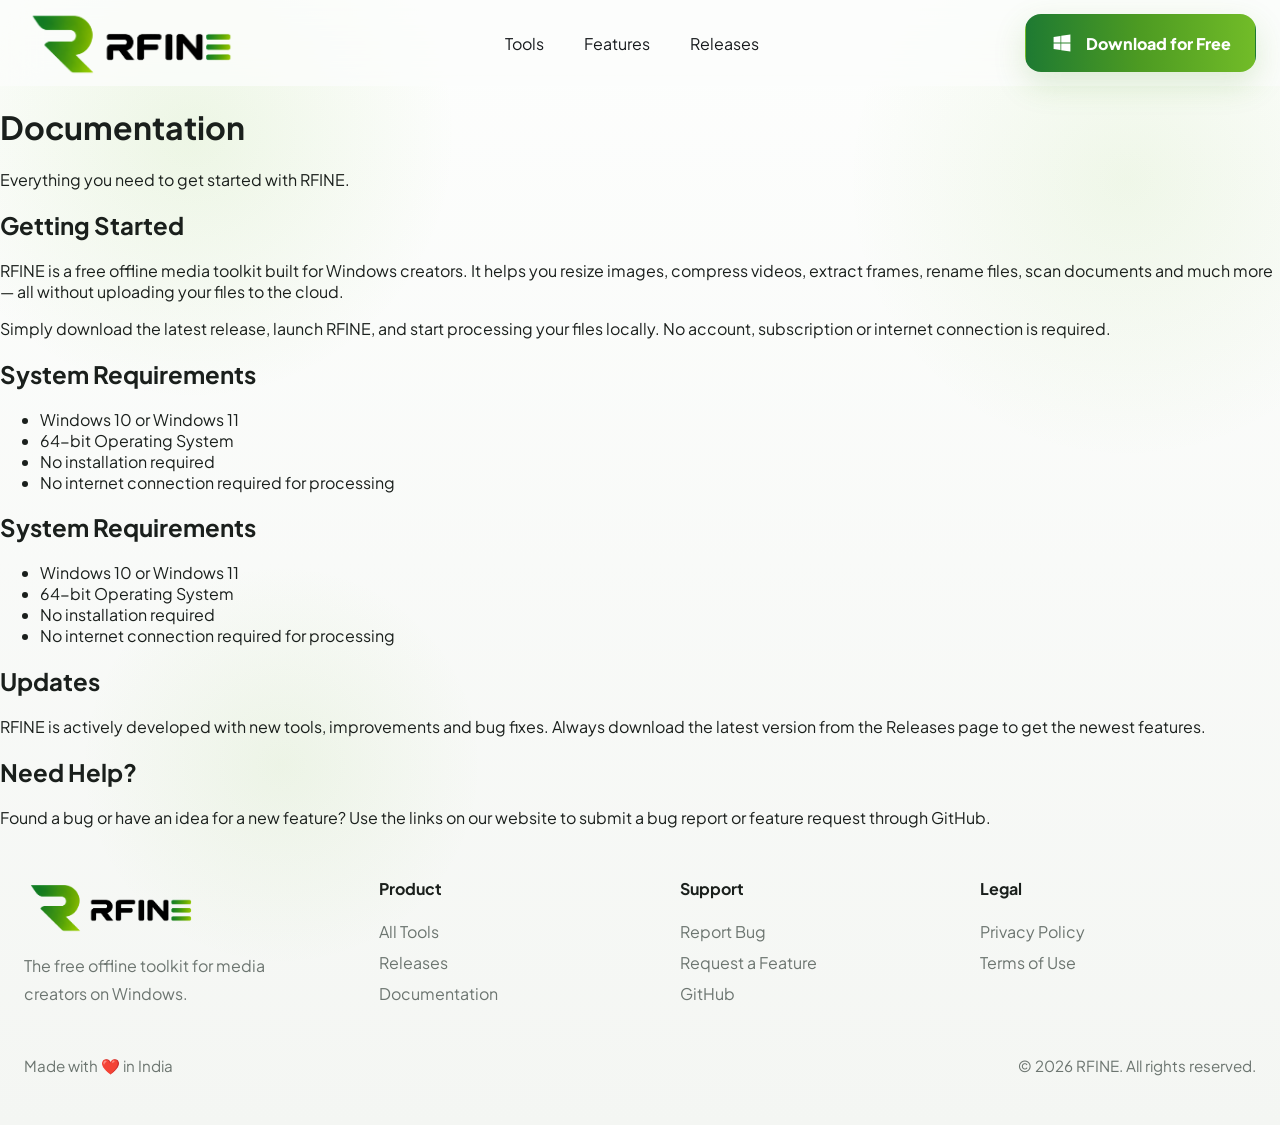
==== documentation.html @ e718165e "Update documentation.html" ====
<!DOCTYPE html>
<html lang="en">
<head>
  <meta charset="UTF-8">
  <meta name="viewport" content="width=device-width, initial-scale=1.0">
  <title>RFINE | The free offline toolkit for media creators</title>
  <meta
    name="description"
    content="RFINE is a freen offline toolkit for Windows creators. Resize images, compress videos, scan documents, extract colors, vectorize graphics, and more."
  >
  <meta name="theme-color" content="#f4f6f3">
  <link rel="icon" type="image/png" sizes="32x32" href="./assets/favicon.png">
  <link rel="preconnect" href="https://fonts.googleapis.com">
  <link rel="preconnect" href="https://fonts.gstatic.com" crossorigin>
  <link href="https://fonts.googleapis.com/css2?family=Plus+Jakarta+Sans:wght@400;500;600;700;800&display=swap" rel="stylesheet">
  <link rel="stylesheet" href="./styles.css">
</head>
<body>
  <div class="page-shell">
    <header class="site-header">
      <div class="container header-inner">
        <a class="brand" href="index.html#hero" aria-label="RFINE home">
          <img src="./assets/brand/rfine-green-light.png" alt="RFINE logo">
        </a>

        <nav class="main-nav" aria-label="Primary">
          <a href="#tools">Tools</a>
          <a href="#features">Features</a>
          <a href="https://github.com/7blackstar/RFINE/issues/new?template=feature_request.yml" target="_blank" rel="noreferrer">Releases</a>
        </nav>

        <a class="button button-primary button-header" id="header-download" href="https://github.com/7blackstar/RFINE/releases/latest/download/RFINE_Setup.exe">
          <img class="button-svg-icon" src="./assets/icons/windows.svg" alt="">
          <span>Download for Free</span>
        </a>
      </div>
    </header>

    <main>

<h1>Documentation</h1>
<p>Everything you need to get started with RFINE.</p>

<section>
<h2>Getting Started</h2>

<p>
RFINE is a free offline media toolkit built for Windows creators. It helps you resize images,
compress videos, extract frames, rename files, scan documents and much more — all without
uploading your files to the cloud.
</p>

<p>
Simply download the latest release, launch RFINE, and start processing your files locally.
No account, subscription or internet connection is required.
</p>

</section>

<section>

<h2>System Requirements</h2>

<ul>
<li>Windows 10 or Windows 11</li>
<li>64-bit Operating System</li>
<li>No installation required</li>
<li>No internet connection required for processing</li>

</ul>

</section>

<section>

<h2>System Requirements</h2>

<ul>
<li>Windows 10 or Windows 11</li>
<li>64-bit Operating System</li>
<li>No installation required</li>
<li>No internet connection required for processing</li>

</ul>

</section>

<section>

<h2>Updates</h2>

<p>
RFINE is actively developed with new tools, improvements and bug fixes.
Always download the latest version from the Releases page to get the newest features.
</p>

</section>

<section>

<h2>Need Help?</h2>

<p>
Found a bug or have an idea for a new feature?
Use the links on our website to submit a bug report or feature request through GitHub.
</p>

</section>

</main>

    <footer class="site-footer">
      <div class="container footer-grid">
        <div class="footer-branding">
          <img src="./assets/brand/rfine-green-light.png" alt="RFINE logo">
          <p>The free offline toolkit for media creators on Windows.</p>
        </div>

                <div class="footer-column">
          <h4>Product</h4>
          <a href="index.html#tools">All Tools</a>
          <a href="https://github.com/7blackstar/RFINE/releases">Releases</a>
          <a href="documentation.html">Documentation</a>
        </div>

        <div class="footer-column">
          <h4>Support</h4>
          <a href="https://github.com/7blackstar/RFINE/issues/new?template=bug_report.yml">Report Bug</a>
          <a href="https://github.com/7blackstar/RFINE/issues/new?template=feature_request.yml">Request a Feature</a>
          <a href="https://github.com/7blackstar/RFINE/issues/new?template=bug_report.yml" target="_blank" rel="noreferrer">GitHub</a>
        </div>

        <div class="footer-column">
          <h4>Legal</h4>
          <a href="privacy.html">Privacy Policy</a>
          <a href="terms.html">Terms of Use</a>
        </div>
      </div>

      <div class="container footer-bottom">
        <p>Made with ❤️ in India</p>
        <p>© 2026 RFINE. All rights reserved.</p>
      </div>
    </footer>
  </div>

  <script src="./app.js" type="module"></script>
</body>
</html>
---- styles.css ----
:root {
  --primary-1: #1e7a32;
  --primary-2: #4d9b22;
  --primary-3: #72bc28;
  --neutral-900: #0f1115;
  --neutral-800: #171a1d;
  --neutral-600: #2b3137;
  --neutral-300: #a5afb8;
  --neutral-100: #f4f6f3;
  --surface: #fcfdfc;
  --surface-soft: #f8faf7;
  --border: #e5eae4;
  --text: #1a1f1c;
  --text-soft: #6c7570;
  --success: #5abf3a;
  --warning: #f3b63f;
  --error: #e75a4d;
  --info: #3d8bff;
  --container: 1360px;
  --shadow-lg: 0 30px 90px rgba(70, 90, 62, 0.12);
  --shadow-md: 0 20px 60px rgba(70, 90, 62, 0.08);
  --shadow-sm: 0 8px 24px rgba(70, 90, 62, 0.07);
  --radius-xl: 36px;
  --radius-lg: 24px;
  --radius-md: 18px;
  --radius-sm: 14px;
  --font-body: "Plus Jakarta Sans", "Segoe UI", sans-serif;
}

*,
*::before,
*::after {
  box-sizing: border-box;
}

html {
  scroll-behavior: smooth;
}

body {
  margin: 0;
  font-family: var(--font-body);
  color: var(--text);
  background:
    radial-gradient(circle at 15% 12%, rgba(114, 188, 40, 0.11), transparent 18%),
    radial-gradient(circle at 88% 16%, rgba(114, 188, 40, 0.09), transparent 19%),
    radial-gradient(circle at 22% 68%, rgba(114, 188, 40, 0.08), transparent 16%),
    linear-gradient(180deg, #fdfefd 0%, #f4f6f3 100%);
}

img {
  display: block;
  max-width: 100%;
}

a {
  color: inherit;
  text-decoration: none;
}

button,
input,
textarea,
select {
  font: inherit;
}

.container {
  width: min(calc(100% - 48px), var(--container));
  margin: 0 auto;
}

.page-shell {
  overflow: clip;
}

.site-header {
  position: sticky;
  top: 0;
  z-index: 30;
  background: rgba(252, 253, 252, 0.78);
  backdrop-filter: blur(18px);
}

.header-inner {
  min-height: 86px;
  display: flex;
  align-items: center;
  justify-content: space-between;
  gap: 24px;
}

.brand img {
  width: 215px;
}

.main-nav {
  display: flex;
  align-items: center;
  gap: 40px;
  font-size: 1rem;
  color: var(--neutral-800);
}

.button {
  display: inline-flex;
  align-items: center;
  justify-content: center;
  gap: 12px;
  border-radius: 18px;
  border: 1px solid transparent;
  transition: transform 180ms ease, box-shadow 180ms ease, background-color 180ms ease;
  font-weight: 800;
}

.button:hover,
.button:focus-visible {
  transform: translateY(-1px);
}

.button-primary {
  background: linear-gradient(90deg, var(--primary-1), var(--primary-2), var(--primary-3));
  color: #fff;
  box-shadow: 0 12px 32px rgba(77, 155, 34, 0.18);
}

.button-secondary {
  background: rgba(255, 255, 255, 0.72);
  border-color: var(--border);
  color: var(--neutral-800);
  box-shadow: var(--shadow-sm);
}

.button-header {
  min-height: 58px;
  padding: 0 24px;
  border-radius: 16px;
}

.button-large {
  min-height: 82px;
  padding: 0 24px;
}

.button-large span:last-child {
  display: flex;
  flex-direction: column;
  align-items: flex-start;
  line-height: 1.2;
}

.button-large small {
  margin-top: 4px;
  font-size: 0.8rem;
  font-weight: 500;
  opacity: 0.75;
}

.button-full {
  width: 100%;
  min-height: 62px;
  border-radius: 16px;
}

.button-icon {
  font-size: 1rem;
  line-height: 1;
}

.button-svg-icon {
  width: 24px;
  height: 24px;
  display: block;
  filter: brightness(0) invert(1);
  flex: 0 0 auto;
}

.button-icon-outline {
  color: var(--neutral-600);
}

.hero-section {
  position: relative;
  padding: 32px 0 80px;
}

.hero-ambient {
  position: absolute;
  border-radius: 999px;
  filter: blur(80px);
  pointer-events: none;
  z-index: -1;
}

.hero-ambient-left {
  width: 360px;
  height: 360px;
  left: -70px;
  top: 90px;
  background: rgba(114, 188, 40, 0.16);
}

.hero-ambient-right {
  width: 420px;
  height: 420px;
  right: -110px;
  top: 34px;
  background: rgba(114, 188, 40, 0.12);
}

.hero-grid {
  display: grid;
  grid-template-columns: minmax(0, 0.85fr) minmax(0, 1.15fr);
  gap: 34px;
  align-items: center;
}

.hero-copy {
  padding-top: 0px;
}

.hero-badge {
  display: inline-flex;
  align-items: center;
  min-height: 30px;
  padding: 0 16px;
  margin: 0 0 22px;
  border-radius: 999px;
  border: 1px solid rgba(77, 155, 34, 0.25);
  background: rgba(255, 255, 255, 0.56);
  color: var(--primary-1);
  font-size: 0.7rem;
  text-transform: uppercase;
}

.hero-copy h1 {
  margin: 0;
  font-size: clamp(3.3rem, 6vw, 6.2rem);
  line-height: 0.98;
  letter-spacing: -0.06em;
}

.hero-copy h1 span {
  color: var(--primary-2);
}

.hero-description {
  max-width: 620px;
  margin: 26px 0 0;
  color: var(--text-soft);
  font-size: 1rem;
  line-height: 1.7;
}

.hero-actions {
  display: flex;
  flex-wrap: wrap;
  gap: 16px;
  margin-top: 28px;
}

.hero-points {
  display: flex;
  flex-wrap: wrap;
  gap: 28px;
  margin-top: 28px;
  color: var(--neutral-600);
  font-weight: 500;
}

.hero-points p {
  margin: 0;
  position: relative;
  padding-left: 28px;
}

.hero-points p::before {
  content: "";
  position: absolute;
  left: 0;
  top: 0px;
  width: 16px;
  height: 16px;
  border-radius: 999px;
  background: linear-gradient(135deg, var(--primary-1), var(--primary-3));
  opacity: 0.92;
}

.app-window {
  border-radius: 22px;
  overflow: hidden;
  background: #10130f;
  box-shadow:
  0 30px 80px rgba(70,90,62,.10),
  0 12px 30px rgba(70,90,62,.08);
  border:none;
}

.window-bar {
  min-height: 36px;
  padding: 0 16px;
  display: flex;
  align-items: center;
  justify-content: space-between;
  color: rgba(255, 255, 255, 0.9);
  background: #161616;
  font-size: 0.78rem;
}

.window-controls {
  display: flex;
  gap: 10px;
}

.window-controls i {
  display: block;
  width: 10px;
  height: 10px;
  border-radius: 999px;
  background: rgba(255, 255, 255, 0.48);
}

.window-body {
  background: #fff;
}

.window-body img {
  width: 100%;
}

#hero-showcase-image {
  display: block;
}

.section {
  padding: 36px 0;
}

.section-title h2 {
  margin: 0;
  font-size: clamp(2.4rem, 4vw, 3.6rem);
  line-height: 1.08;
  letter-spacing: -0.05em;
}

.section-title p {
  margin: 12px 0 0;
  color: var(--text-soft);
  font-size: 1rem;
}

.section-title.center {
  text-align: center;
}

.section-title.compact {
  margin-bottom: 28px;
}

.tool-filters {
  display: flex;
  flex-wrap: wrap;
  justify-content: center;
  gap: 12px;
  margin-top: 28px;
}

.filter-chip {
  min-height: 42px;
  padding: 0 18px;
  border-radius: 999px;
  border: 1px solid var(--border);
  background: rgba(255, 255, 255, 0.72);
  color: var(--neutral-600);
}

.filter-chip.active {
  background: linear-gradient(90deg, var(--primary-1), var(--primary-2), var(--primary-3));
  color: #fff;
  border-color: transparent;
}

.tool-grid {
  display: grid;
  grid-template-columns: repeat(4, minmax(0, 1fr));
  gap: 18px;
  margin-top: 28px;
}

.tool-card {
  padding: 24px 24px 22px;
  border-radius: var(--radius-md);
  border: 1px solid var(--border);
  background: rgba(255, 255, 255, 0.74);
  box-shadow: var(--shadow-sm);
}

.tool-card-top {
  display: flex;
  align-items: flex-start;
  gap: 14px;
}

.tool-icon {
    width: 52px;
    height: 52px;
    flex: 0 0 52px;
    background: rgba(244, 246, 243, 0.98);
    display: flex;
    font-size: 1.5rem;
    align-items: center;
    justify-content: center;
    border-radius: 14px;
}

.tool-card h3 {
  margin: 0;
  font-size: 1.25rem;
  letter-spacing: -0.03em;
}

.tool-card p {
  margin: 10px 0 0;
  color: var(--text-soft);
  line-height: 1.4;
  font-size: 12px;
}

.tool-card[data-accent="green"] .tool-icon { color: var(--primary-1); }
.tool-card[data-accent="amber"] .tool-icon { color: #f59e0b; }
.tool-card[data-accent="rainbow"] .tool-icon { color: #d946ef; }
.tool-card[data-accent="blue"] .tool-icon { color: var(--info); }
.tool-card[data-accent="purple"] .tool-icon { color: #7c3aed; }
.tool-card[data-accent="red"] .tool-icon { color: #ef4444; }
.tool-card[data-accent="lime"] .tool-icon { color: #65a30d; }

.section-cta {
  display: flex;
  justify-content: center;
  margin-top: 22px;
}

.section-button {
  min-height: 54px;
  padding: 0 24px;
}

.why-panel {
  padding: 34px 34px 24px;
  border-radius: var(--radius-xl);
  border: 1px solid rgba(77, 155, 34, 0.14);
  background:
    radial-gradient(circle at 10% 8%, rgba(114, 188, 40, 0.09), transparent 25%),
    radial-gradient(circle at 90% 12%, rgba(114, 188, 40, 0.08), transparent 24%),
    rgba(255, 255, 255, 0.64);
  box-shadow: var(--shadow-sm);
}

.why-grid {
  display: grid;
  grid-template-columns: repeat(6, minmax(0, 1fr));
}

.why-item {
  padding: 14px 18px;
  text-align: center;
}

.why-item + .why-item {
  border-left: 1px solid rgba(229, 234, 228, 0.95);
}

.why-icon {
  width: 75px;
  height: 75px;
  margin: 0 auto 16px;
  display: grid;
  place-items: center;
  color: var(--primary-2);
  font-size: 2rem;
}

.why-item h3 {
  margin: 0;
  font-size: 1.1rem;
}

.why-item p {
  margin: 8px 0 0;
  color: var(--text-soft);
  font-size:12px;
  line-height: 1.4;
}

.showcase-grid {
  display: grid;
  grid-template-columns: minmax(0, 1.2fr) minmax(360px, 0.8fr);
  gap: 18px;
}

.showcase-panel,
.release-panel {
  position: relative;
  padding: 28px;
  border-radius: var(--radius-lg);
  border: 1px solid var(--border);
  background: rgba(255, 255, 255, 0.78);
  box-shadow: var(--shadow-sm);
}

.showcase-heading h3,
.release-panel h3 {
  margin: 0;
  font-size: 2rem;
  letter-spacing: -0.04em;
}

.showcase-heading p {
  margin: 10px 0 0;
  color: var(--text-soft);
  max-width: 520px;
  font-size:0.95rem;
  line-height:1.55;
}

.shot-strip {
  display: grid;
  grid-template-columns: repeat(4, minmax(0, 1fr));
  gap: 14px;
  margin-top: 28px;
}

.shot-card {
  text-align: center;
}

.shot-frame {
  border-radius: 16px;
  overflow: hidden;
  border: 1px solid var(--border);
  background: #0f1115;
  box-shadow: 0 16px 36px rgba(15, 17, 21, 0.16);
}

.shot-frame img {
  width: 100%;
  aspect-ratio: 1.18 / 1;
  object-fit: cover;
}

.shot-card p {
  margin: 12px 0 0;
  font-size: 0.96rem;
  color: var(--neutral-600);
}

.release-header {
  display: flex;
  justify-content: space-between;
  align-items: center;
}

.release-label {
  margin: 0;
  font-weight: 700;
}

.release-badge {
  display: inline-flex;
  align-items: center;
  min-height: 30px;
  padding: 0 10px;
  border-radius: 999px;
  background: rgba(90, 191, 58, 0.14);
  color: var(--primary-1);
  font-size: 0.84rem;
  font-weight: 700;
}

.release-panel h3 {
  margin-top: 18px;
}

.release-meta {
  margin: 8px 0 0;
  color: var(--text-soft);
}

.release-link {
  display: inline-flex;
  margin-top: 10px;
  color: var(--primary-1);
  font-weight: 700;
}

.release-list {
  list-style: none;
  padding: 0;
  margin: 22px 0;
  display: grid;
  gap: 10px;
  color: var(--neutral-600);
}

.release-list li::before {
  content: "◌";
  margin-right: 10px;
  color: var(--primary-2);
}

.release-watermark {
  position: absolute;
  right: 24px;
  bottom: 110px;
  width: 150px;
  opacity: 0.1;
  pointer-events: none;
}

.site-footer {
  padding: 22px 0 34px;
}

.footer-grid {
  display: grid;
  grid-template-columns: 1.2fr repeat(3, minmax(0, 1fr));
  gap: 24px;
  align-items: start;
  padding-top: 12px;
}

.footer-branding img {
  width: 174px;
}

.footer-branding p {
  max-width: 280px;
  color: var(--text-soft);
  line-height: 1.7;
}

.footer-column h4 {
  margin: 0 0 12px;
  font-size: 1rem;
}

.footer-column {
  display: grid;
  gap: 10px;
}

.footer-column a {
  color: var(--text-soft);
}

.footer-bottom {
  display: flex;
  justify-content: space-between;
  gap: 16px;
  padding-top: 18px;
  color: var(--text-soft);
  font-size: 0.95rem;
}

.changelog-page {
  min-height: 100vh;
  background:
    radial-gradient(circle at 50% 15%, rgba(114, 188, 40, 0.16), transparent 22%),
    linear-gradient(180deg, #fbfcf8 0%, #eef7cf 100%);
}

.changelog-hero {
  padding: 48px 0 34px;
}

.changelog-hero-inner {
  text-align: center;
}

.changelog-hero h1 {
  margin: 0;
  color: var(--primary-2);
  font-size: clamp(2.4rem, 4vw, 3.6rem);
  line-height: 1.08;
  letter-spacing: -0.05em;
}

.changelog-hero p {
  margin: 22px auto 0;
  max-width: 900px;
  color: var(--text-soft);
  font-size: 1rem;
  line-height: 1.4;
}

.changelog-section {
  padding: 28px 0 72px;
}

.changelog-stack {
  display: grid;
  gap: 34px;
  max-width: 980px;
}

.changelog-entry {
  padding: 18px;
  border-radius: 36px;
  background: rgba(255, 255, 255, 0.76);
  border: 1px solid rgba(255, 255, 255, 0.82);
  box-shadow: 0 22px 60px rgba(114, 188, 40, 0.16);
}

.changelog-entry-title {
  display: flex;
  align-items: center;
  min-height: 110px;
  padding: 0 34px;
  border-radius: 30px;
  background: #e6eaf0;
}

.changelog-entry-title h2 {
  margin: 0;
  color: var(--primary-2);
  font-size: clamp(2rem, 5vw, 3.5rem);
  letter-spacing: -0.05em;
}

.changelog-entry-body {
  padding: 34px 36px 24px;
}

.changelog-entry-body h3 {
  margin: 0 0 16px;
  font-size: 1.6rem;
  font-weight: 500;
  color: var(--neutral-800);
}

.changelog-entry-body ul {
  margin: 0 0 28px;
  padding-left: 28px;
}

.changelog-entry-body li {
  color: var(--neutral-800);
  font-size: 1.18rem;
  line-height: 1.6;
  margin-bottom: 10px;
}

@media (max-width: 1240px) {
  .hero-grid,
  .showcase-grid,
  .footer-grid {
    grid-template-columns: 1fr;
  }

  .why-grid {
    grid-template-columns: repeat(3, minmax(0, 1fr));
    gap: 14px;
  }

  .why-item + .why-item {
    border-left: 0;
  }
}

@media (max-width: 980px) {
  .main-nav,
  .button-header {
    display: none;
  }

  .tool-grid,
  .shot-strip {
    grid-template-columns: repeat(2, minmax(0, 1fr));
  }

  .hero-copy h1 {
    font-size: 4.5rem;
  }
}

@media (max-width: 720px) {
  .container {
    width: min(calc(100% - 28px), var(--container));
  }

  .hero-actions,
  .hero-points,
  .tool-filters {
    flex-direction: column;
    align-items: stretch;
  }

  .tool-grid,
  .shot-strip,
  .why-grid {
    grid-template-columns: 1fr;
  }

  .hero-copy h1 {
    font-size: 3.4rem;
  }

  .hero-description {
    font-size: 1.08rem;
  }

  .changelog-entry-title {
    min-height: 88px;
    padding: 0 24px;
  }

  .changelog-entry-body {
    padding: 24px 20px 18px;
  }

  .footer-bottom {
    flex-direction: column;
  }
}

.community-actions{
    display:grid;
    grid-template-columns:1fr 1fr;
    gap:18px;
    margin-top:24px;
}

.community-card{
    display:flex;
    justify-content:space-between;
    align-items:center;
    padding:20px;
    border:1px solid var(--border);
    border-radius:18px;
    background:#fff;
    transition:.2s;
}

.community-footer{
    display:flex;
    justify-content:flex-start;
    align-items:center;
    gap:28px;
    margin-top:24px;
    flex-wrap:wrap;
    font-size: 0.80rem;
}

.community-footer i{
    width:8px;
    height:8px;
    border-radius:50%;
    background: linear-gradient(135deg, var(--primary-1), var(--primary-3));
    display:inline-block;
    flex-shrink:0;
}

.community-footer span{
    display:flex;
    align-items:center;
    gap:8px;
}

.community-card:hover{
    transform:translateY(-2px);
    box-shadow:var(--shadow-sm);
}

.community-card h4{
    margin:0 0 4px;
    font-size:1.1rem;
}

.community-card p{
    margin:0;
    font-size:0.8rem;
    line-height:1.45;
    color:var(--text-soft);
}

.community-card span{
    font-size:26px;
    color:var(--primary-2);
}

.community-points{
    display:flex;
    gap:24px;
    margin-top:28px;
    font-size:.95rem;
    color:var(--text-soft);
    flex-wrap:wrap;
}
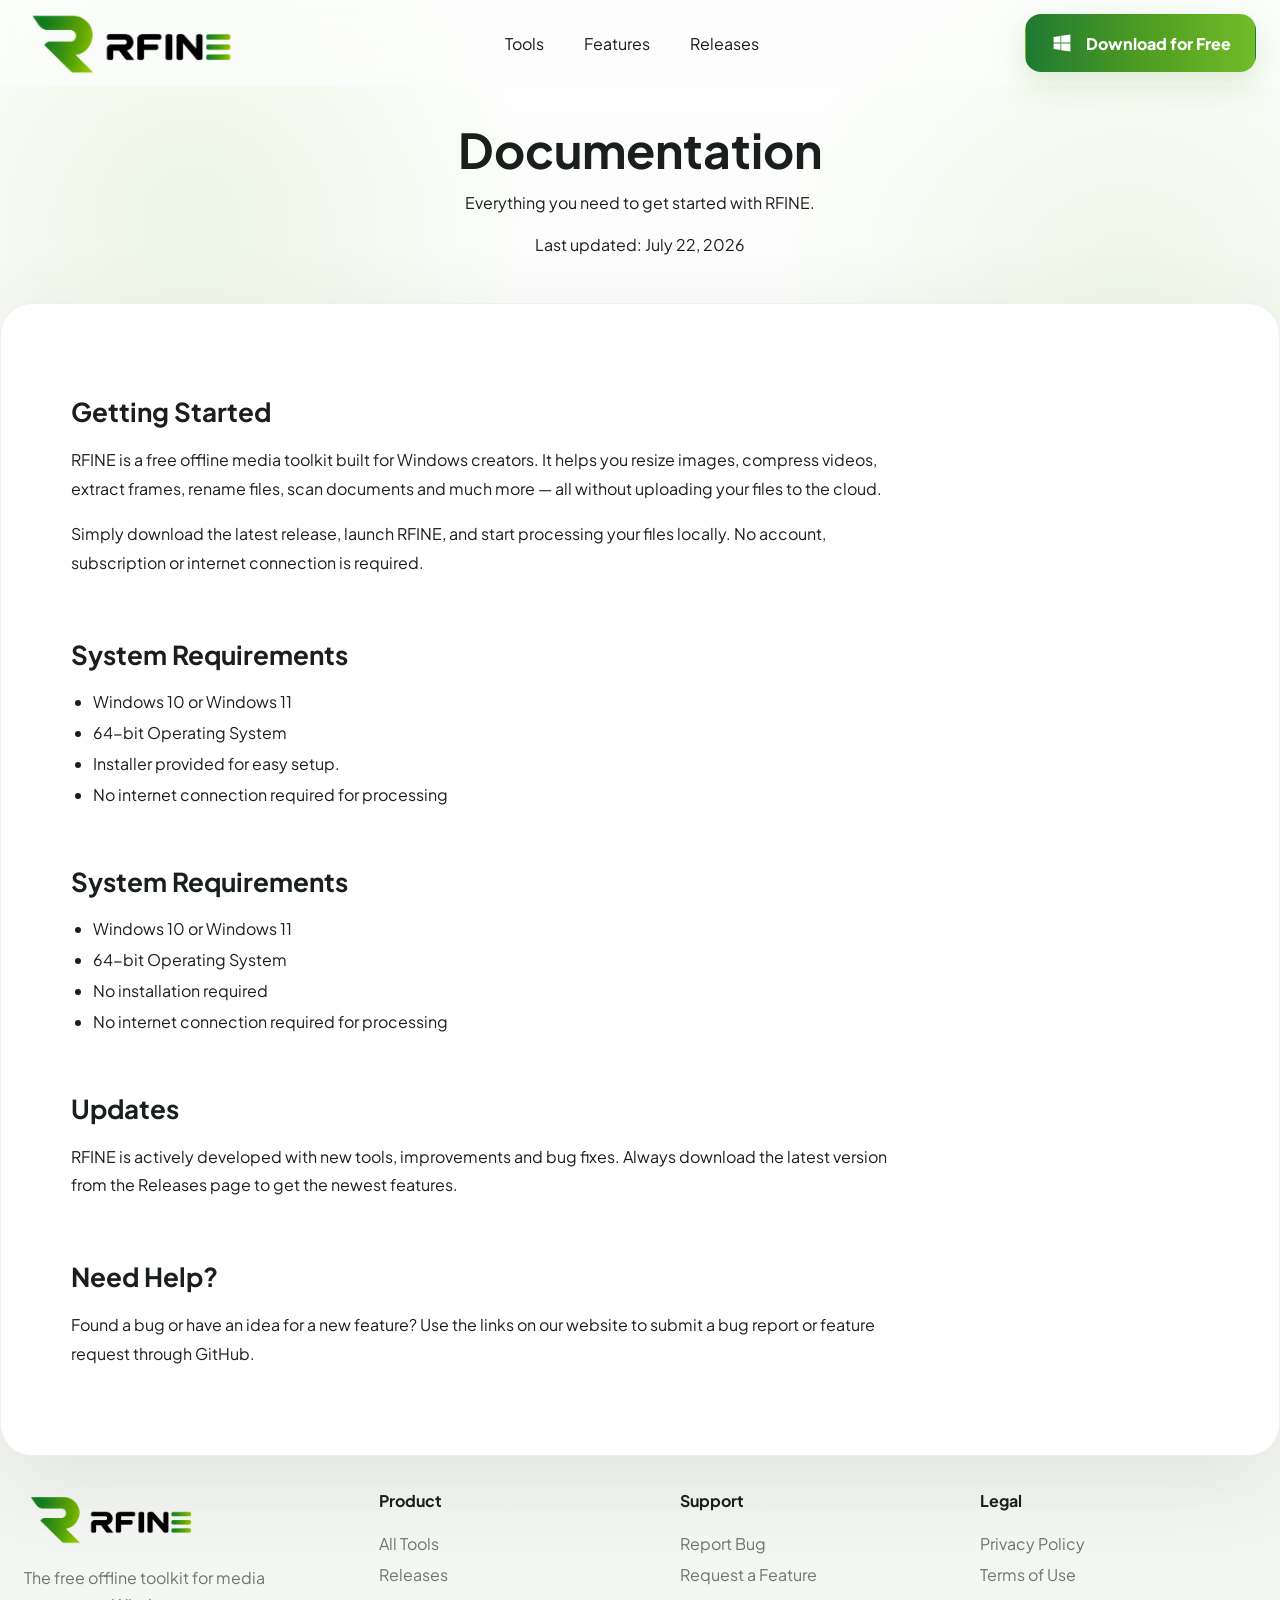
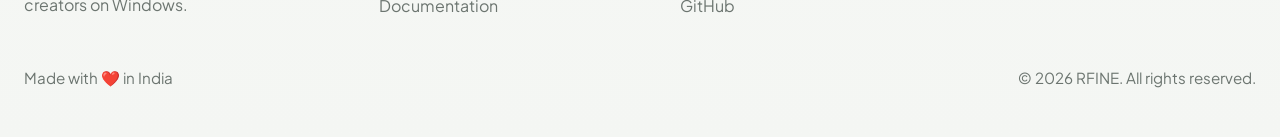
==== commit c70b8609: "Update documentation.html" ====
--- a/documentation.html
+++ b/documentation.html
@@ -3,10 +3,10 @@
 <head>
   <meta charset="UTF-8">
   <meta name="viewport" content="width=device-width, initial-scale=1.0">
-  <title>RFINE | The free offline toolkit for media creators</title>
+  <title>Documentation | RFINE</title>
   <meta
-    name="description"
-    content="RFINE is a freen offline toolkit for Windows creators. Resize images, compress videos, scan documents, extract colors, vectorize graphics, and more."
+  name="description"
+  content="Learn how to get started with RFINE, system requirements, downloads, updates and frequently asked questions."
   >
   <meta name="theme-color" content="#f4f6f3">
   <link rel="icon" type="image/png" sizes="32x32" href="./assets/favicon.png">
@@ -24,8 +24,8 @@
         </a>
 
         <nav class="main-nav" aria-label="Primary">
-          <a href="#tools">Tools</a>
-          <a href="#features">Features</a>
+          <a href="index.html#tools">Tools</a>
+          <a href="index.html#features">Features</a>
           <a href="https://github.com/7blackstar/RFINE/issues/new?template=feature_request.yml" target="_blank" rel="noreferrer">Releases</a>
         </nav>
 
@@ -37,10 +37,22 @@
     </header>
 
     <main>
+<section class="doc-hero">
 
 <h1>Documentation</h1>
-<p>Everything you need to get started with RFINE.</p>
 
+<p>
+Everything you need to get started with RFINE.
+</p><br>
+
+<p class="doc-updated">
+Last updated: July 22, 2026
+</p>
+
+</section>
+
+<section class="doc-card">
+      
 <section>
 <h2>Getting Started</h2>
 
@@ -64,7 +76,7 @@
 <ul>
 <li>Windows 10 or Windows 11</li>
 <li>64-bit Operating System</li>
-<li>No installation required</li>
+<li>Installer provided for easy setup.</li>
 <li>No internet connection required for processing</li>
 
 </ul>
@@ -106,7 +118,7 @@
 </p>
 
 </section>
-
+</section>
 </main>
 
     <footer class="site-footer">
@@ -127,7 +139,7 @@
           <h4>Support</h4>
           <a href="https://github.com/7blackstar/RFINE/issues/new?template=bug_report.yml">Report Bug</a>
           <a href="https://github.com/7blackstar/RFINE/issues/new?template=feature_request.yml">Request a Feature</a>
-          <a href="https://github.com/7blackstar/RFINE/issues/new?template=bug_report.yml" target="_blank" rel="noreferrer">GitHub</a>
+          <a href="https://github.com/7blackstar/RFINE" target="_blank" rel="noreferrer">GitHub</a>
         </div>
 
         <div class="footer-column">
--- a/styles.css
+++ b/styles.css
@@ -896,3 +896,66 @@
     color:var(--text-soft);
     flex-wrap:wrap;
 }
+.doc-page{
+    padding:80px 0 120px;
+}
+
+.doc-hero{
+    text-align:center;
+    margin-bottom:48px;
+}
+
+.doc-hero h1{
+    font-size:48px;
+    line-height:1;
+    margin-bottom:18px;
+}
+
+.doc-hero p{
+    max-width:760px;
+    margin:0 auto;
+    color:var(--text-light);
+    font-size:16px;
+}
+
+.doc-updated{
+    margin-top:18px;
+    font-size:12px;
+    color:#7b8578;
+}
+
+.doc-card{
+    background:#fff;
+    border:1px solid rgba(50,80,30,.08);
+    border-radius:32px;
+    box-shadow:var(--shadow-lg);
+    padding:70px;
+}
+.doc-card section{
+    margin-bottom:60px;
+}
+
+.doc-card section:last-child{
+    margin-bottom:0;
+}
+.doc-card h2{
+    font-size:26px;
+    margin-bottom:18px;
+}
+
+.doc-card p{
+    font-size:16px;
+    line-height:1.8;
+    color:var(--text-light);
+    max-width:850px;
+}
+.doc-card ul{
+    margin-top:20px;
+    padding-left:22px;
+}
+
+.doc-card li{
+    margin-bottom:10px;
+    font-size:16px;
+    color:var(--text-light);
+}
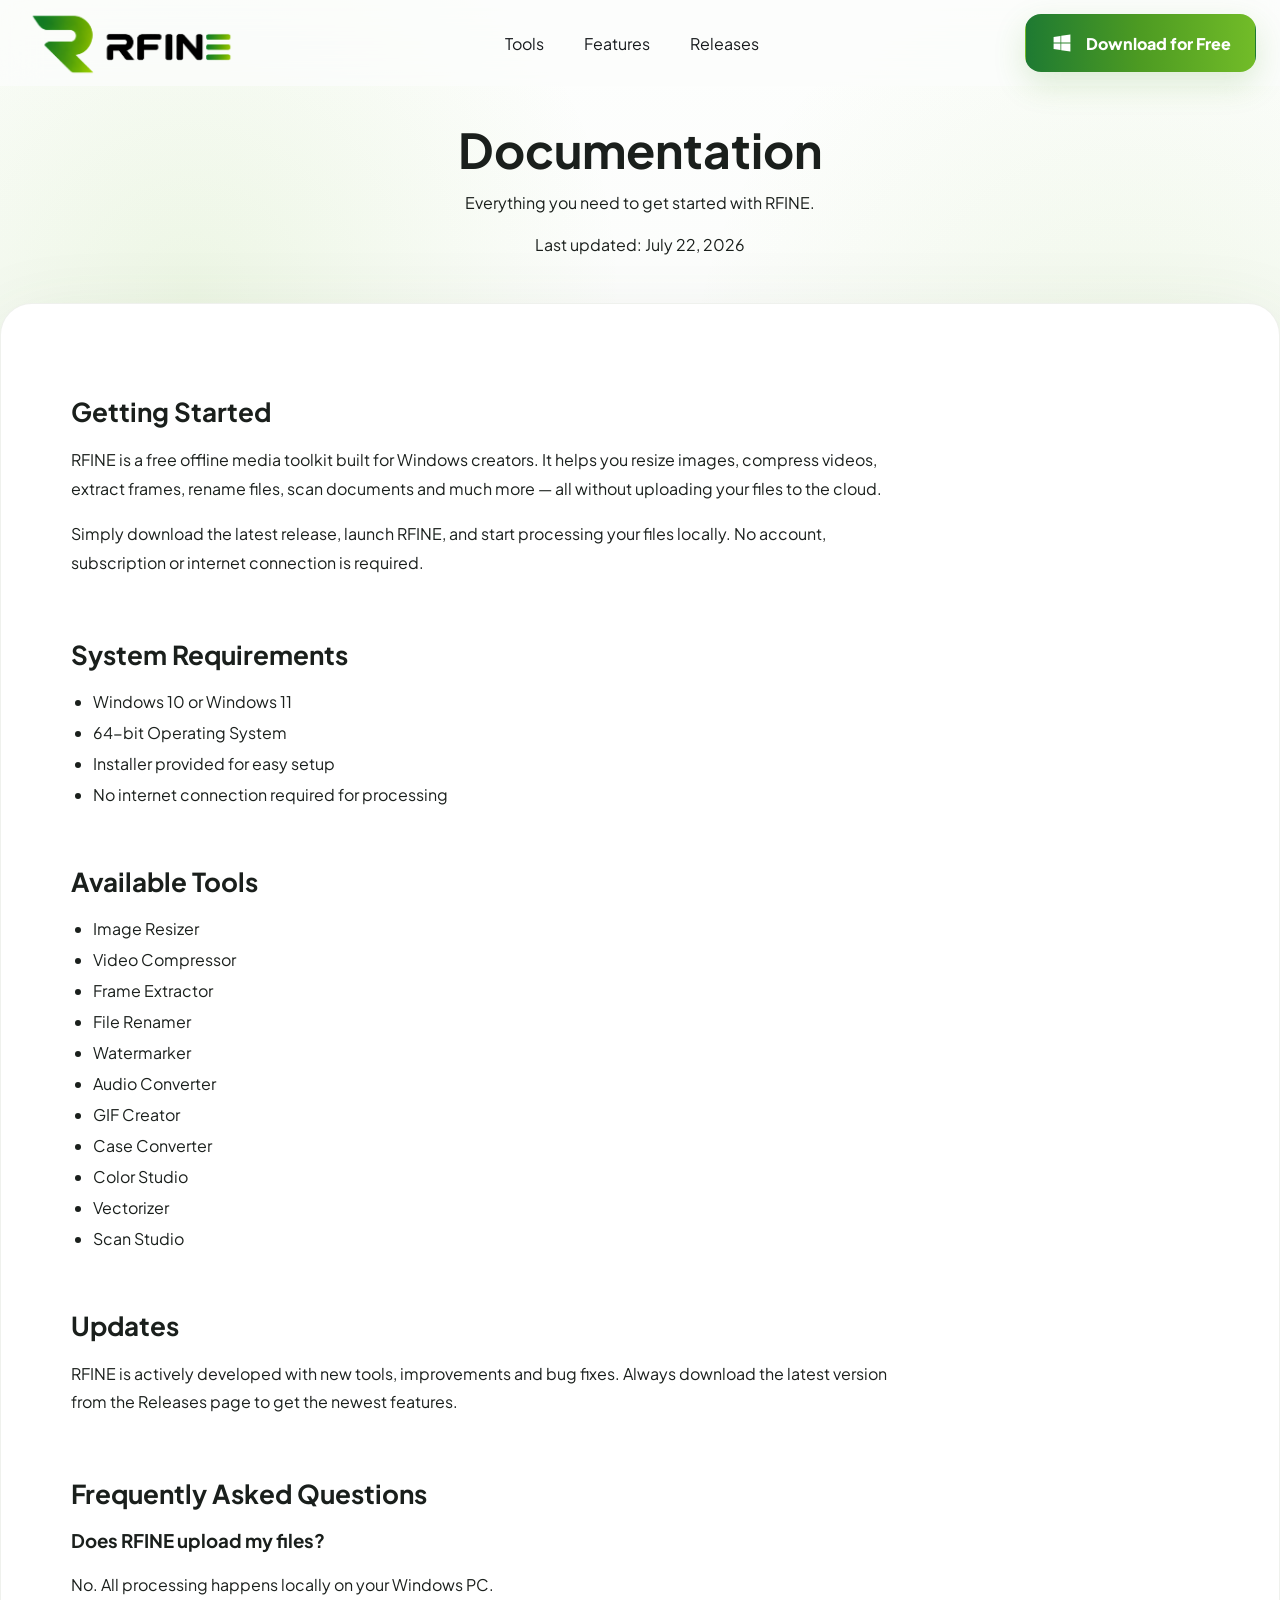
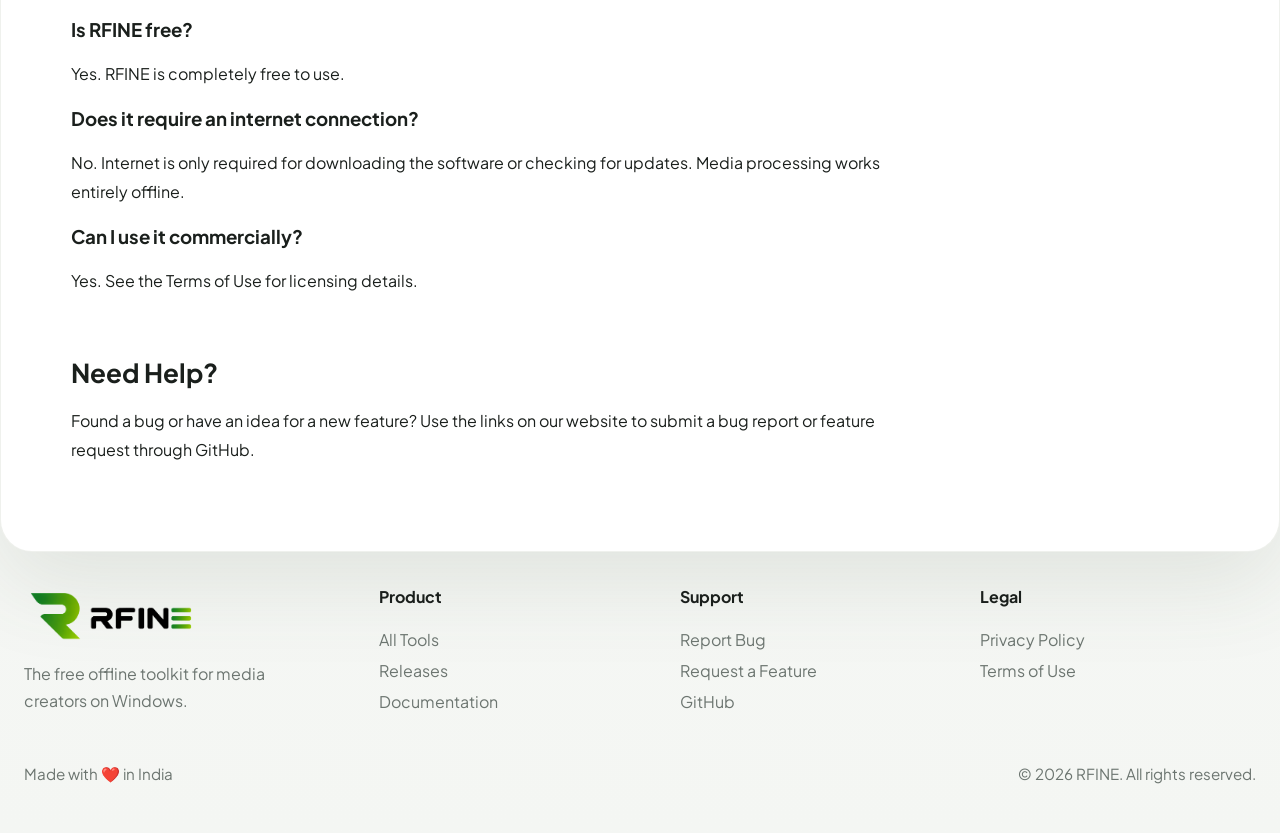
==== commit cf78b604: "Update documentation.html" ====
--- a/documentation.html
+++ b/documentation.html
@@ -76,7 +76,7 @@
 <ul>
 <li>Windows 10 or Windows 11</li>
 <li>64-bit Operating System</li>
-<li>Installer provided for easy setup.</li>
+<li>Installer provided for easy setup</li>
 <li>No internet connection required for processing</li>
 
 </ul>
@@ -85,13 +85,31 @@
 
 <section>
 
-<h2>System Requirements</h2>
+<h2>Available Tools</h2>
 
 <ul>
-<li>Windows 10 or Windows 11</li>
-<li>64-bit Operating System</li>
-<li>No installation required</li>
-<li>No internet connection required for processing</li>
+
+<li>Image Resizer</li>
+
+<li>Video Compressor</li>
+
+<li>Frame Extractor</li>
+
+<li>File Renamer</li>
+
+<li>Watermarker</li>
+
+<li>Audio Converter</li>
+
+<li>GIF Creator</li>
+
+<li>Case Converter</li>
+
+<li>Color Studio</li>
+
+<li>Vectorizer</li>
+
+<li>Scan Studio</li>
 
 </ul>
 
@@ -105,6 +123,28 @@
 RFINE is actively developed with new tools, improvements and bug fixes.
 Always download the latest version from the Releases page to get the newest features.
 </p>
+
+</section>
+
+<section>
+
+<h2>Frequently Asked Questions</h2>
+
+<h3>Does RFINE upload my files?</h3>
+
+<p>No. All processing happens locally on your Windows PC.</p>
+
+<h3>Is RFINE free?</h3>
+
+<p>Yes. RFINE is completely free to use.</p>
+
+<h3>Does it require an internet connection?</h3>
+
+<p>No. Internet is only required for downloading the software or checking for updates. Media processing works entirely offline.</p>
+
+<h3>Can I use it commercially?</h3>
+
+<p>Yes. See the Terms of Use for licensing details.</p>
 
 </section>
 
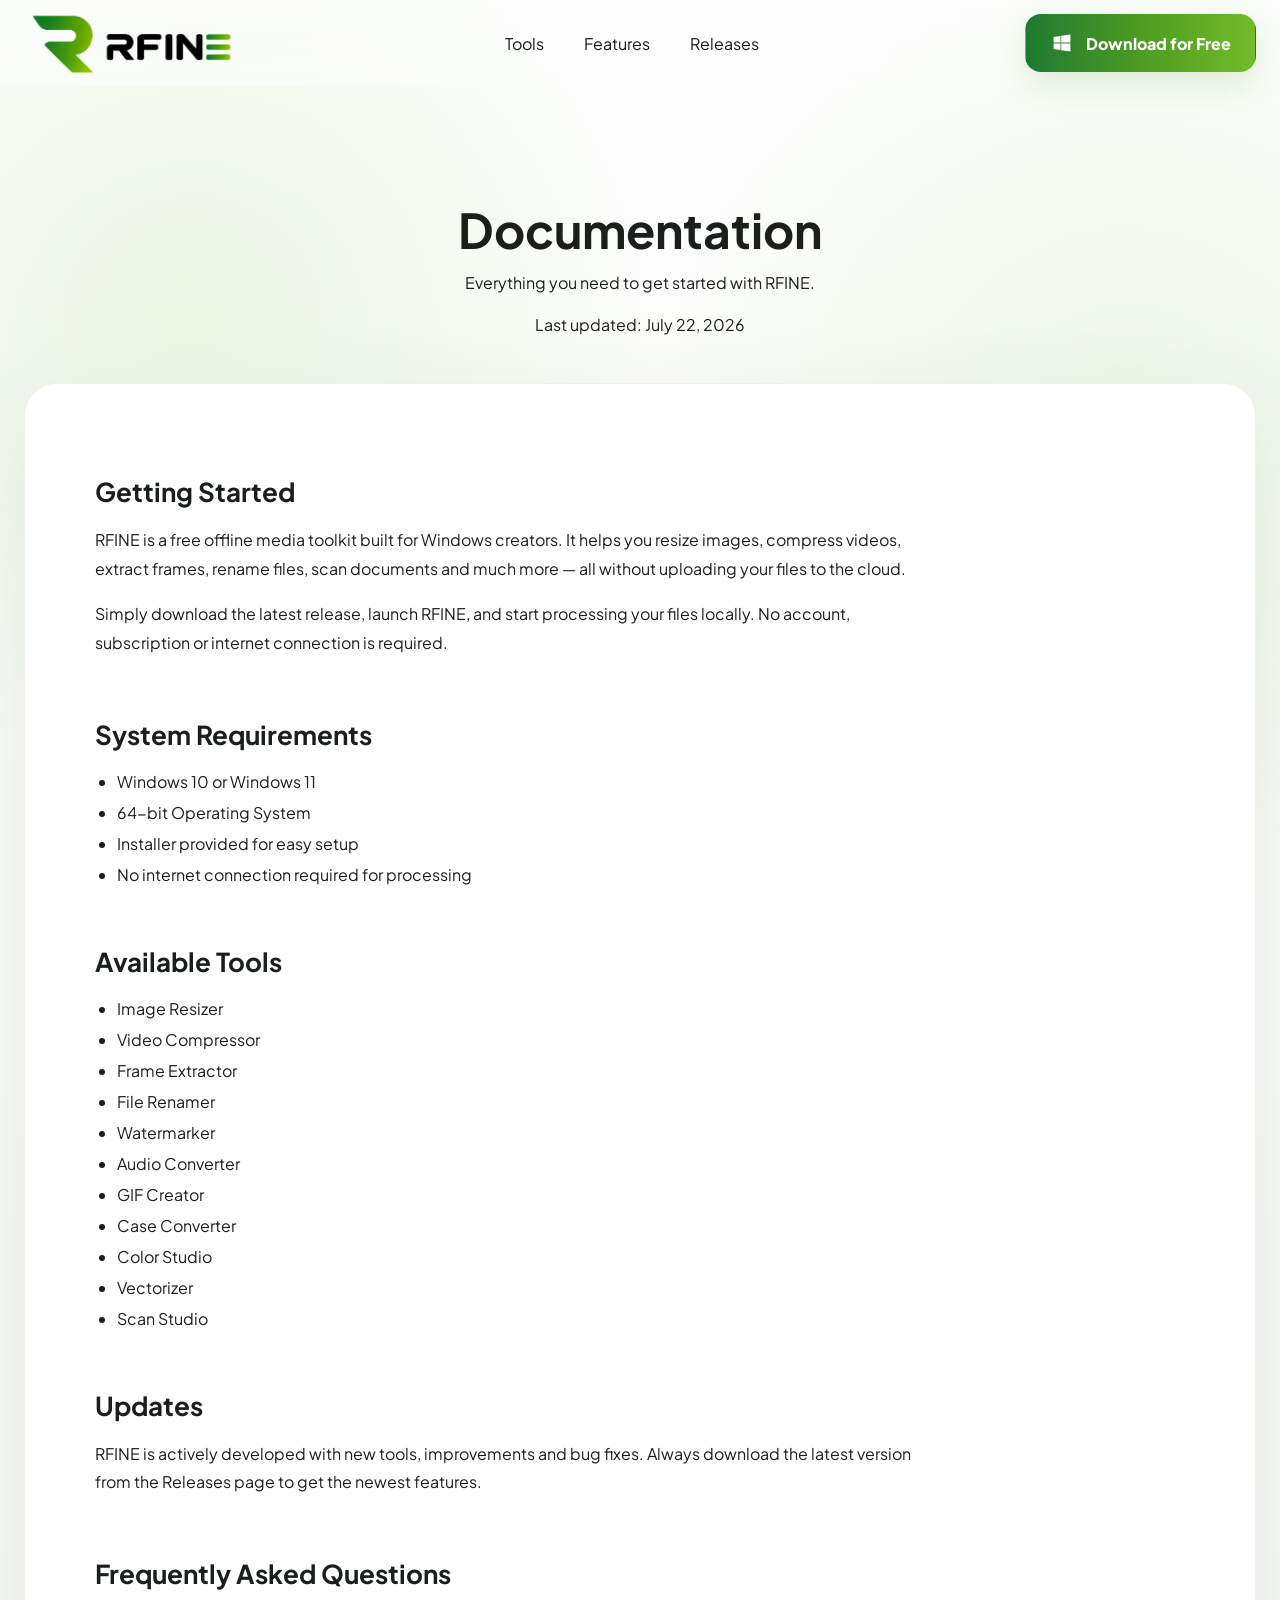
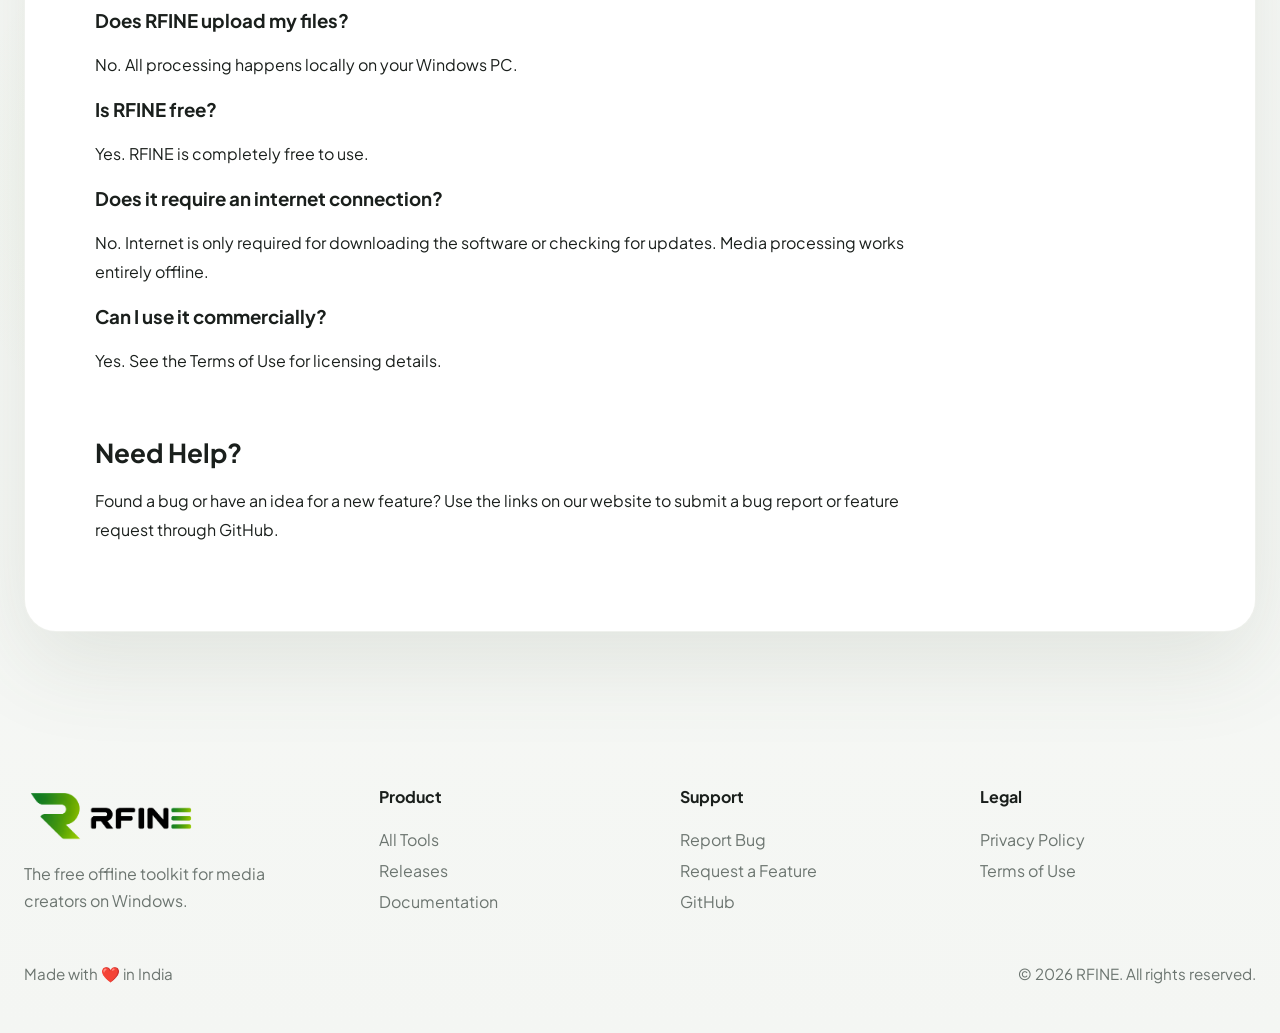
==== commit d4ba88c6: "Update documentation.html" ====
--- a/documentation.html
+++ b/documentation.html
@@ -36,20 +36,21 @@
       </div>
     </header>
 
-    <main>
-<section class="doc-hero">
-
-<h1>Documentation</h1>
-
-<p>
-Everything you need to get started with RFINE.
-</p><br>
-
-<p class="doc-updated">
-Last updated: July 22, 2026
-</p>
-
-</section>
+<main class="doc-page">
+  <div class="container">
+  <section class="doc-hero">
+    
+    <h1>Documentation</h1>
+    
+    <p>
+    Everything you need to get started with RFINE.
+    </p><br>
+    
+    <p class="doc-updated">
+    Last updated: July 22, 2026
+    </p>
+    
+    </section>
 
 <section class="doc-card">
       
@@ -159,6 +160,7 @@
 
 </section>
 </section>
+</div>
 </main>
 
     <footer class="site-footer">
